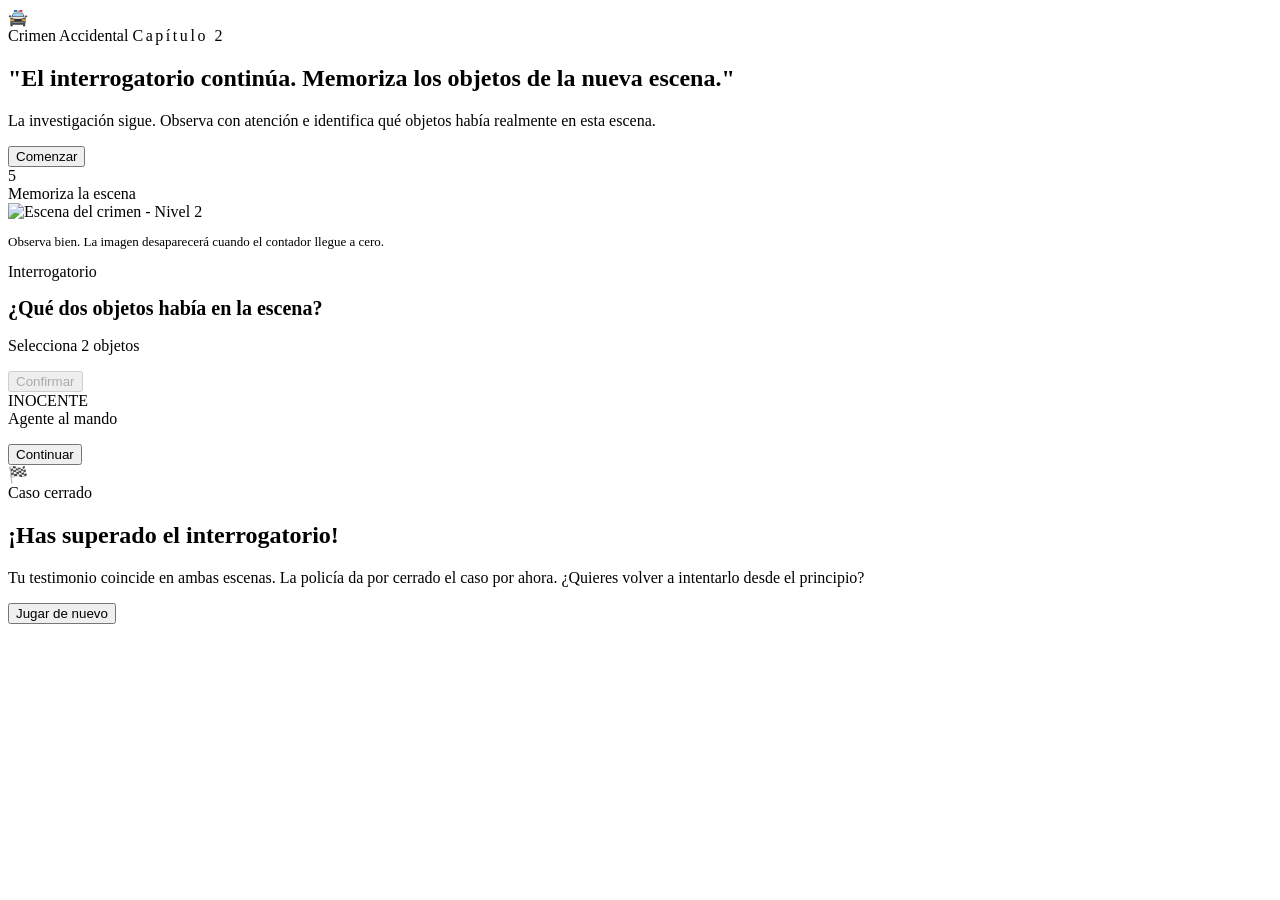
==== nivel2.html @ 6b921e9e "Proyecto_Crimen_V1.2 creación del segundo nivel mejoras y sistemas" ====
<!DOCTYPE html>
<html lang="es">
<head>
<meta charset="UTF-8">
<meta name="viewport" content="width=device-width, initial-scale=1.0">
<title>Crimen Accidental - Nivel 2</title>
<link href="https://fonts.googleapis.com/css2?family=Special+Elite&family=Inter:wght@400;600;700;800&display=swap" rel="stylesheet">
<!-- Se reutiliza el mismo style.css del Nivel 1: el diseño/tema no cambia -->
<link rel="stylesheet" href="/ProyectoCrimen/css/style.css">
</head>
<body>
  <div class="frame">

    <! intro >
    <section id="screen-intro" class="screen active">
      <div class="badge-icon">🚔</div>
      <span class="eyebrow">Crimen Accidental</span>
      <span class="eyebrow" style="letter-spacing:.16em;">Capítulo 2</span>
      <h1>"El interrogatorio continúa. Memoriza los objetos de la nueva escena."</h1>
      <p class="lead">La investigación sigue. Observa con atención e identifica qué objetos había realmente en esta escena.</p>
      <button class="btn" id="btn-start">Comenzar</button>
    </section>

    <! memorizar >
    <section id="screen-memorize" class="screen">
      <div class="timer" id="timer">5</div>
      <span class="eyebrow">Memoriza la escena</span>
      <div class="scene-photo">
        <img src="/ProyectoCrimen/escena_2.jpeg" alt="Escena del crimen - Nivel 2">
      </div>
      <p class="lead" style="font-size:13px;">Observa bien. La imagen desaparecerá cuando el contador llegue a cero.</p>
    </section>

    <! elegir >
    <section id="screen-selection" class="screen">
      <span class="eyebrow">Interrogatorio</span>
      <h1 style="font-size:20px;">¿Qué dos objetos había en la escena?</h1>
      <div class="grid" id="grid"></div>
      <p class="selection-status" id="selection-status">Selecciona 2 objetos</p>
      <button class="btn" id="btn-confirm" disabled>Confirmar</button>
    </section>

    <! resultado >
    <!--
      - Si el veredicto es SOSPECHOSO -> "btn-restart" reinicia SOLO
        este Nivel 2 (vuelve a "screen-intro" de esta misma página).
      - Si el veredicto es INOCENTE -> "btn-continue" muestra
        "screen-next", que ahora es la pantalla de "juego completado".
    -->
    <section id="screen-result" class="screen">
      <div class="stamp" id="stamp">INOCENTE</div>
      <div class="report">
        <div class="who">Agente al mando</div>
        <p id="result-text"></p>
      </div>
      <button class="btn" id="btn-continue">Continuar</button>
      <button class="btn danger" id="btn-restart" style="display:none;">Volver a empezar</button>
    </section>

    <! pantalla final: juego completo >
    <!--
      CAMBIO: esta pantalla ya no anuncia un "Capítulo 3" inexistente.
      Ahora marca el final del juego (Nivel 1 + Nivel 2 superados) y
      el botón "Jugar de nuevo" reinicia TODO el juego, mandando al
      jugador de vuelta a index.html (Nivel 1).
    -->
    <section id="screen-next" class="screen">
      <div class="badge-icon">🏁</div>
      <span class="eyebrow">Caso cerrado</span>
      <h1>¡Has superado el interrogatorio!</h1>
      <p class="lead">Tu testimonio coincide en ambas escenas. La policía da por cerrado el caso por ahora. ¿Quieres volver a intentarlo desde el principio?</p>
      <button class="btn secondary" id="btn-replay">Jugar de nuevo</button>
    </section>

  </div>
  <script src="/ProyectoCrimen/javascript/script2.js"></script>
</body>
</html>
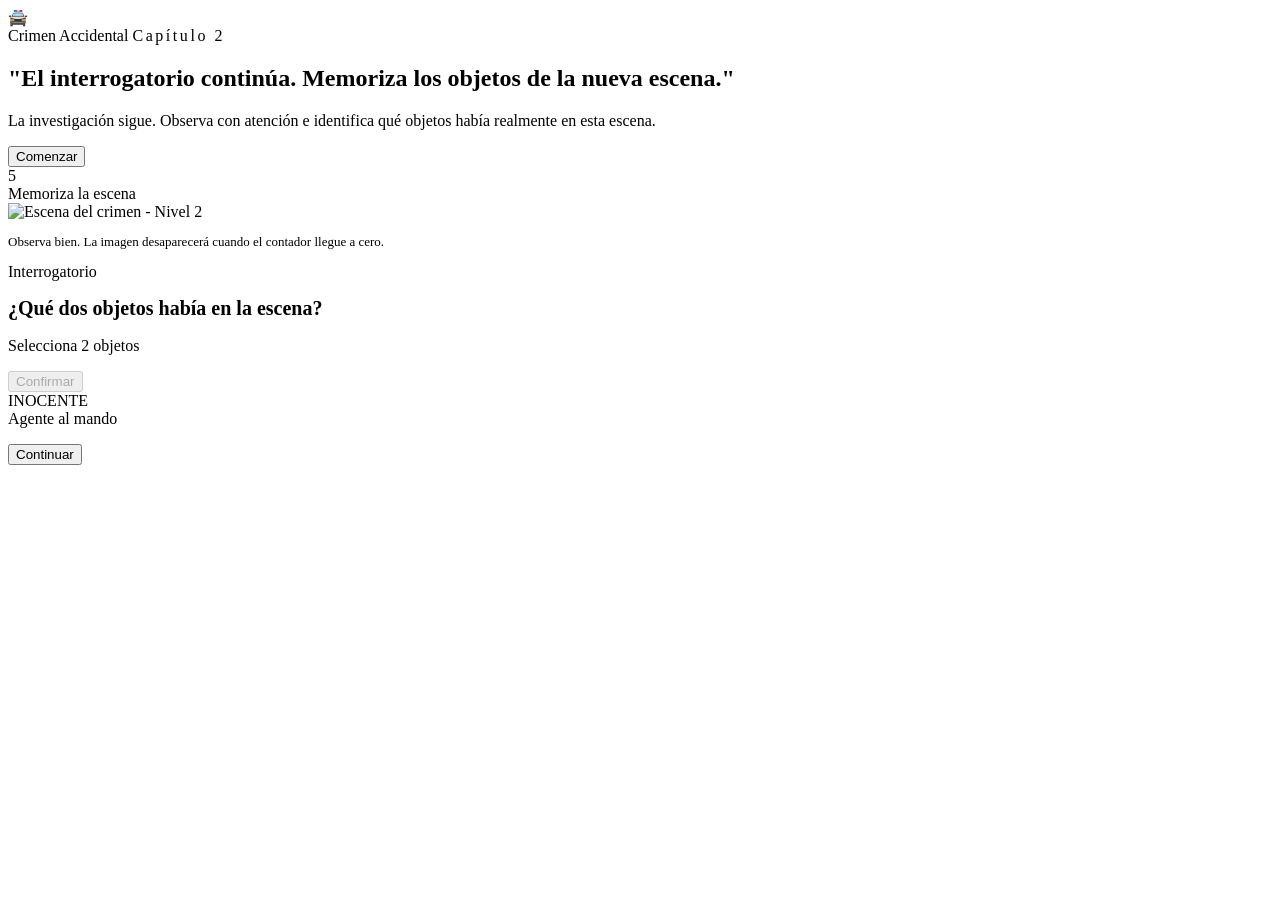
==== commit cc7e270a: "Proyecto_crimen v1.3 -nivel 3 disponible  OPTIMIZAR URGENTE!!!1" ====
--- a/nivel2.html
+++ b/nivel2.html
@@ -5,7 +5,7 @@
 <meta name="viewport" content="width=device-width, initial-scale=1.0">
 <title>Crimen Accidental - Nivel 2</title>
 <link href="https://fonts.googleapis.com/css2?family=Special+Elite&family=Inter:wght@400;600;700;800&display=swap" rel="stylesheet">
-<!-- Se reutiliza el mismo style.css del Nivel 1: el diseño/tema no cambia -->
+<!-- Se reutiliza el mismo style.css de los demás niveles -->
 <link rel="stylesheet" href="/ProyectoCrimen/css/style.css">
 </head>
 <body>
@@ -42,10 +42,14 @@
 
     <! resultado >
     <!--
-      - Si el veredicto es SOSPECHOSO -> "btn-restart" reinicia SOLO
-        este Nivel 2 (vuelve a "screen-intro" de esta misma página).
-      - Si el veredicto es INOCENTE -> "btn-continue" muestra
-        "screen-next", que ahora es la pantalla de "juego completado".
+      CAMBIO PARA ENLAZAR NIVEL 2 -> NIVEL 3:
+      - Ya NO existe una pantalla "screen-next" dentro de este archivo
+        (antes era la pantalla "Caso cerrado", ahora ese rol lo cumple
+        el Nivel 3).
+      - "btn-continue" (veredicto INOCENTE) ahora redirige directamente
+        a /ProyectoCrimen/nivel3.html desde script2.js.
+      - "btn-restart" (veredicto SOSPECHOSO) sigue reiniciando este
+        mismo Nivel 2 (vuelve a "screen-intro" de esta página).
     -->
     <section id="screen-result" class="screen">
       <div class="stamp" id="stamp">INOCENTE</div>
@@ -57,22 +61,7 @@
       <button class="btn danger" id="btn-restart" style="display:none;">Volver a empezar</button>
     </section>
 
-    <! pantalla final: juego completo >
-    <!--
-      CAMBIO: esta pantalla ya no anuncia un "Capítulo 3" inexistente.
-      Ahora marca el final del juego (Nivel 1 + Nivel 2 superados) y
-      el botón "Jugar de nuevo" reinicia TODO el juego, mandando al
-      jugador de vuelta a index.html (Nivel 1).
-    -->
-    <section id="screen-next" class="screen">
-      <div class="badge-icon">🏁</div>
-      <span class="eyebrow">Caso cerrado</span>
-      <h1>¡Has superado el interrogatorio!</h1>
-      <p class="lead">Tu testimonio coincide en ambas escenas. La policía da por cerrado el caso por ahora. ¿Quieres volver a intentarlo desde el principio?</p>
-      <button class="btn secondary" id="btn-replay">Jugar de nuevo</button>
-    </section>
-
   </div>
   <script src="/ProyectoCrimen/javascript/script2.js"></script>
 </body>
-</html>
+</html>
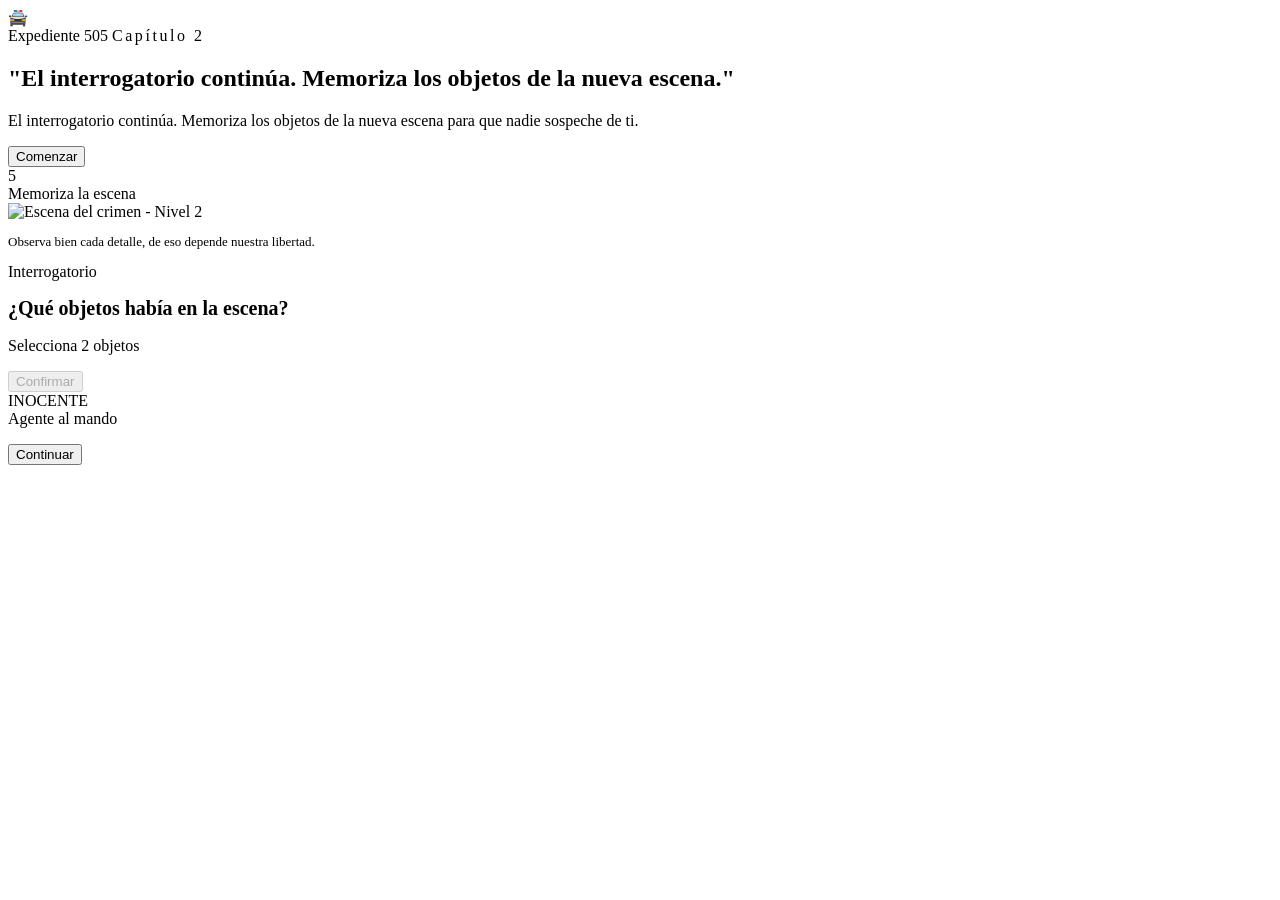
==== commit b46ee027: "proyecto_crime_V1.5 mejora y optimizacion de codigo nivel 4 - pronto!!" ====
--- a/nivel2.html
+++ b/nivel2.html
@@ -5,7 +5,6 @@
 <meta name="viewport" content="width=device-width, initial-scale=1.0">
 <title>Crimen Accidental - Nivel 2</title>
 <link href="https://fonts.googleapis.com/css2?family=Special+Elite&family=Inter:wght@400;600;700;800&display=swap" rel="stylesheet">
-<!-- Se reutiliza el mismo style.css de los demás niveles -->
 <link rel="stylesheet" href="/ProyectoCrimen/css/style.css">
 </head>
 <body>
@@ -14,10 +13,10 @@
     <! intro >
     <section id="screen-intro" class="screen active">
       <div class="badge-icon">🚔</div>
-      <span class="eyebrow">Crimen Accidental</span>
+      <span class="eyebrow">Expediente 505</span>
       <span class="eyebrow" style="letter-spacing:.16em;">Capítulo 2</span>
       <h1>"El interrogatorio continúa. Memoriza los objetos de la nueva escena."</h1>
-      <p class="lead">La investigación sigue. Observa con atención e identifica qué objetos había realmente en esta escena.</p>
+      <p class="lead">El interrogatorio continúa. Memoriza los objetos de la nueva escena para que nadie sospeche de ti.</p>
       <button class="btn" id="btn-start">Comenzar</button>
     </section>
 
@@ -26,31 +25,21 @@
       <div class="timer" id="timer">5</div>
       <span class="eyebrow">Memoriza la escena</span>
       <div class="scene-photo">
-        <img src="/ProyectoCrimen/escena_2.jpeg" alt="Escena del crimen - Nivel 2">
+        <img src="/ProyectoCrimen/image/escena_2.jpeg" alt="Escena del crimen - Nivel 2">
       </div>
-      <p class="lead" style="font-size:13px;">Observa bien. La imagen desaparecerá cuando el contador llegue a cero.</p>
+      <p class="lead" style="font-size:13px;">Observa bien cada detalle, de eso depende nuestra libertad.</p>
     </section>
 
     <! elegir >
     <section id="screen-selection" class="screen">
       <span class="eyebrow">Interrogatorio</span>
-      <h1 style="font-size:20px;">¿Qué dos objetos había en la escena?</h1>
+      <h1 style="font-size:20px;">¿Qué objetos había en la escena?</h1>
       <div class="grid" id="grid"></div>
       <p class="selection-status" id="selection-status">Selecciona 2 objetos</p>
       <button class="btn" id="btn-confirm" disabled>Confirmar</button>
     </section>
 
     <! resultado >
-    <!--
-      CAMBIO PARA ENLAZAR NIVEL 2 -> NIVEL 3:
-      - Ya NO existe una pantalla "screen-next" dentro de este archivo
-        (antes era la pantalla "Caso cerrado", ahora ese rol lo cumple
-        el Nivel 3).
-      - "btn-continue" (veredicto INOCENTE) ahora redirige directamente
-        a /ProyectoCrimen/nivel3.html desde script2.js.
-      - "btn-restart" (veredicto SOSPECHOSO) sigue reiniciando este
-        mismo Nivel 2 (vuelve a "screen-intro" de esta página).
-    -->
     <section id="screen-result" class="screen">
       <div class="stamp" id="stamp">INOCENTE</div>
       <div class="report">
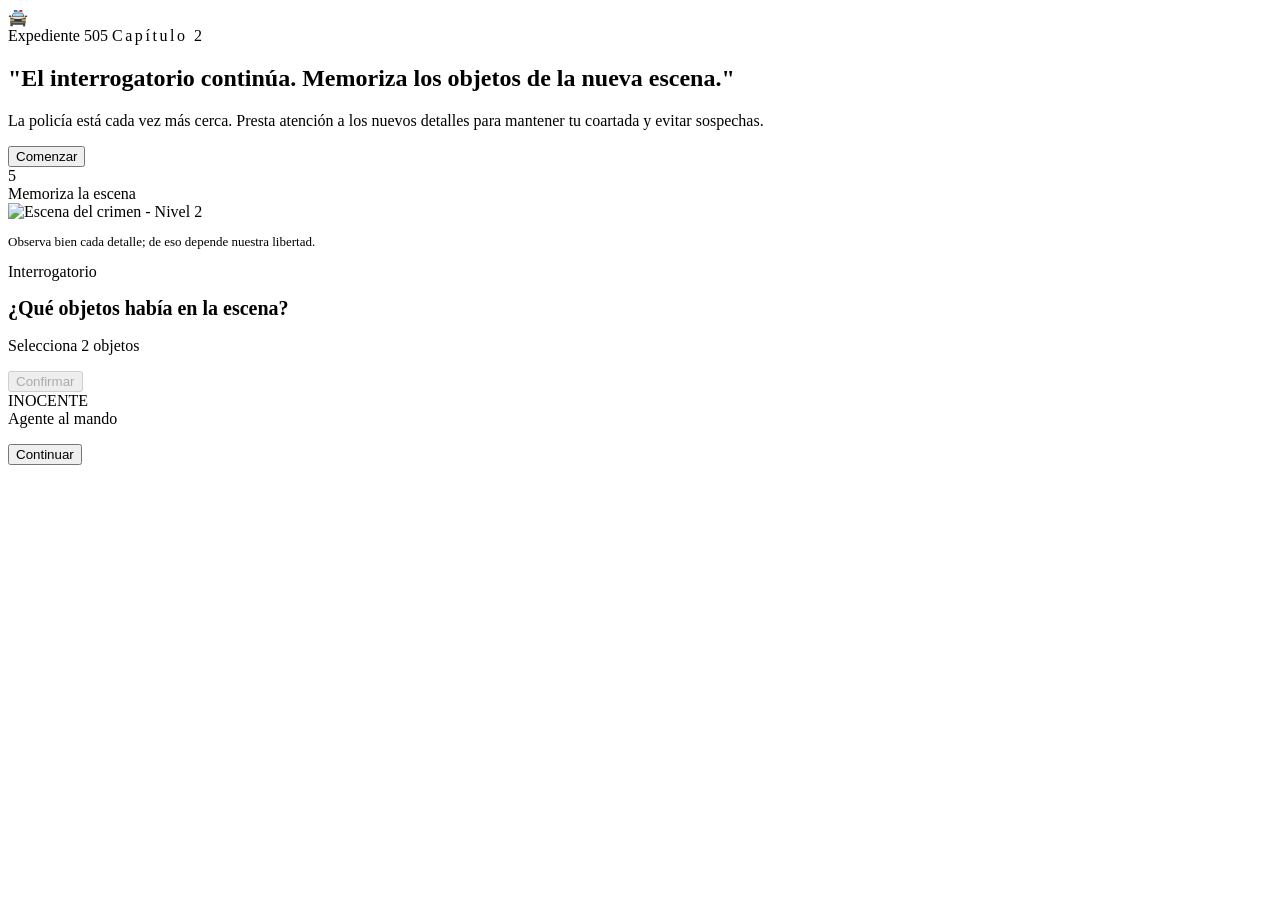
==== commit 06f054f7: "Proyecto_Crimen_V1.6 Corrección de errores Corrección de lógica Nivel 4 agregado" ====
--- a/nivel2.html
+++ b/nivel2.html
@@ -16,7 +16,7 @@
       <span class="eyebrow">Expediente 505</span>
       <span class="eyebrow" style="letter-spacing:.16em;">Capítulo 2</span>
       <h1>"El interrogatorio continúa. Memoriza los objetos de la nueva escena."</h1>
-      <p class="lead">El interrogatorio continúa. Memoriza los objetos de la nueva escena para que nadie sospeche de ti.</p>
+      <p class="lead">La policía está cada vez más cerca. Presta atención a los nuevos detalles para mantener tu coartada y evitar sospechas.</p>
       <button class="btn" id="btn-start">Comenzar</button>
     </section>
 
@@ -27,7 +27,7 @@
       <div class="scene-photo">
         <img src="/ProyectoCrimen/image/escena_2.jpeg" alt="Escena del crimen - Nivel 2">
       </div>
-      <p class="lead" style="font-size:13px;">Observa bien cada detalle, de eso depende nuestra libertad.</p>
+      <p class="lead" style="font-size:13px;">Observa bien cada detalle; de eso depende nuestra libertad.</p>
     </section>
 
     <! elegir >
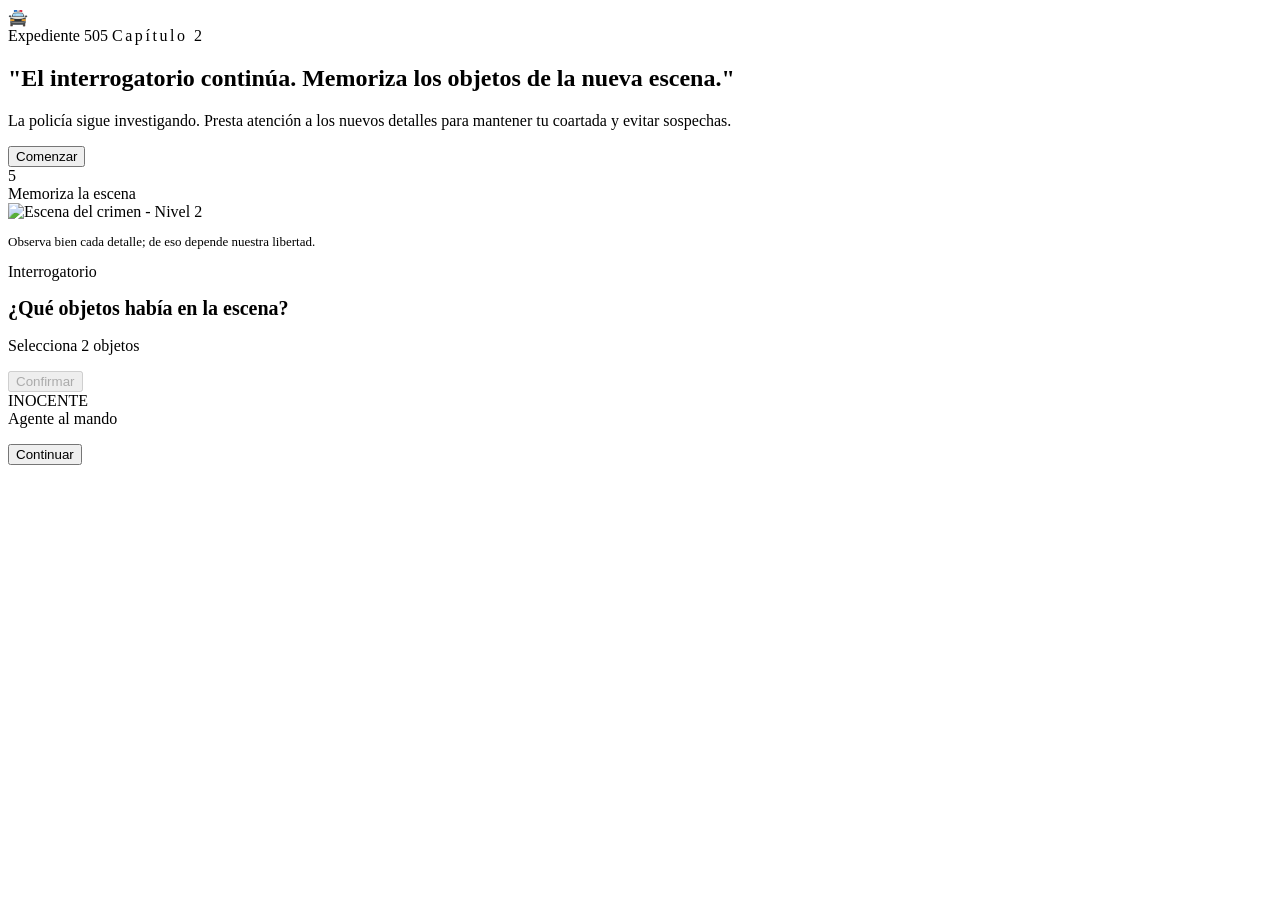
==== commit c59c3e8e: "Proyecto_Crimen_V2.1" ====
--- a/nivel2.html
+++ b/nivel2.html
@@ -16,7 +16,7 @@
       <span class="eyebrow">Expediente 505</span>
       <span class="eyebrow" style="letter-spacing:.16em;">Capítulo 2</span>
       <h1>"El interrogatorio continúa. Memoriza los objetos de la nueva escena."</h1>
-      <p class="lead">La policía está cada vez más cerca. Presta atención a los nuevos detalles para mantener tu coartada y evitar sospechas.</p>
+      <p class="lead">La policía sigue investigando. Presta atención a los nuevos detalles para mantener tu coartada y evitar sospechas.</p>
       <button class="btn" id="btn-start">Comenzar</button>
     </section>
 
@@ -25,7 +25,7 @@
       <div class="timer" id="timer">5</div>
       <span class="eyebrow">Memoriza la escena</span>
       <div class="scene-photo">
-        <img src="/ProyectoCrimen/image/escena_2.jpeg" alt="Escena del crimen - Nivel 2">
+        <img src="/ProyectoCrimen/image/escena_2.png" alt="Escena del crimen - Nivel 2">
       </div>
       <p class="lead" style="font-size:13px;">Observa bien cada detalle; de eso depende nuestra libertad.</p>
     </section>
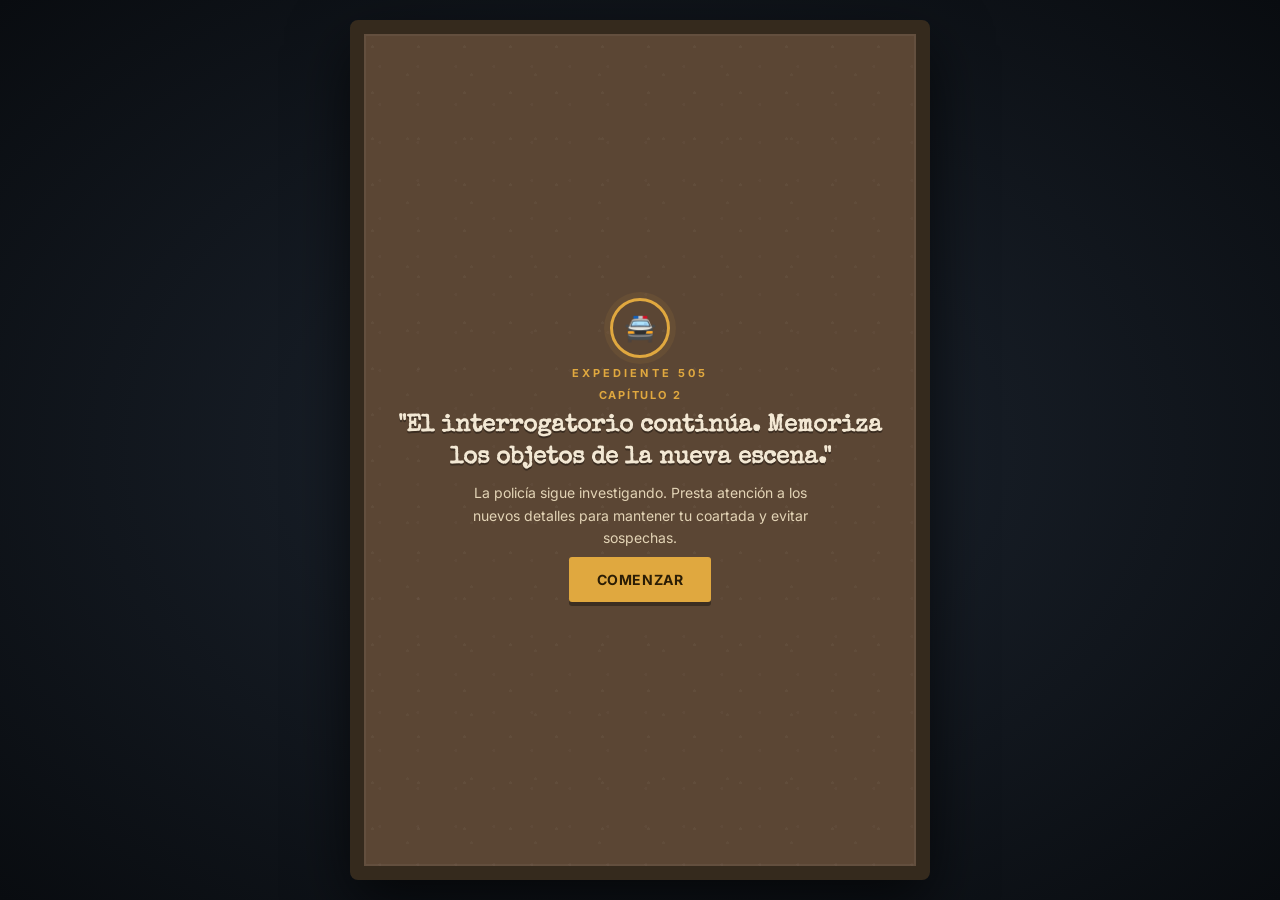
==== commit 82b598c0: "ProyectoCrimen_Optimizacion Mas orden :) Mejor entendimiento :)  nuevas cosas a futuro: policia que " ====
--- a/nivel2.html
+++ b/nivel2.html
@@ -1,16 +1,15 @@
 <!DOCTYPE html>
 <html lang="es">
 <head>
-<meta charset="UTF-8">
-<meta name="viewport" content="width=device-width, initial-scale=1.0">
-<title>Crimen Accidental - Nivel 2</title>
-<link href="https://fonts.googleapis.com/css2?family=Special+Elite&family=Inter:wght@400;600;700;800&display=swap" rel="stylesheet">
-<link rel="stylesheet" href="/ProyectoCrimen/css/style.css">
+  <meta charset="UTF-8">
+  <meta name="viewport" content="width=device-width, initial-scale=1.0">
+  <title>Crimen Accidental — Nivel 2</title>
+  <link href="https://fonts.googleapis.com/css2?family=Special+Elite&family=Inter:wght@400;600;700;800&display=swap" rel="stylesheet">
+  <link rel="stylesheet" href="css/style.css">
 </head>
 <body>
   <div class="frame">
 
-    <! intro >
     <section id="screen-intro" class="screen active">
       <div class="badge-icon">🚔</div>
       <span class="eyebrow">Expediente 505</span>
@@ -20,17 +19,15 @@
       <button class="btn" id="btn-start">Comenzar</button>
     </section>
 
-    <! memorizar >
     <section id="screen-memorize" class="screen">
       <div class="timer" id="timer">5</div>
       <span class="eyebrow">Memoriza la escena</span>
       <div class="scene-photo">
-        <img src="/ProyectoCrimen/image/escena_2.png" alt="Escena del crimen - Nivel 2">
+        <img src="image/escena_2.png" alt="Escena del crimen — Nivel 2">
       </div>
       <p class="lead" style="font-size:13px;">Observa bien cada detalle; de eso depende nuestra libertad.</p>
     </section>
 
-    <! elegir >
     <section id="screen-selection" class="screen">
       <span class="eyebrow">Interrogatorio</span>
       <h1 style="font-size:20px;">¿Qué objetos había en la escena?</h1>
@@ -39,7 +36,6 @@
       <button class="btn" id="btn-confirm" disabled>Confirmar</button>
     </section>
 
-    <! resultado >
     <section id="screen-result" class="screen">
       <div class="stamp" id="stamp">INOCENTE</div>
       <div class="report">
@@ -51,6 +47,7 @@
     </section>
 
   </div>
-  <script src="/ProyectoCrimen/javascript/script2.js"></script>
+  <script src="javascript/game.js"></script>
+  <script src="javascript/script2.js"></script>
 </body>
 </html>
--- a/css/style.css
+++ b/css/style.css
@@ -0,0 +1,353 @@
+:root {
+  --board: #5b4634;
+  --board-dark: #352a1d;
+  --cream: #f3e8d4;
+  --cream-dark: #e3d4b6;
+  --ink: #2b2218;
+  --accent: #e0a83f;
+  --danger: #b8463a;
+  --success: #5c8a62;
+  --line: #7a6347;
+}
+
+*, *::before, *::after {
+  box-sizing: border-box;
+  margin: 0;
+  padding: 0;
+}
+
+html, body {
+  height: 100%;
+}
+
+body {
+  min-height: 100vh;
+  display: flex;
+  align-items: center;
+  justify-content: center;
+  background: radial-gradient(ellipse at center, #1d2530 0%, #090c10 100%);
+  font-family: 'Inter', sans-serif;
+  padding: 24px;
+  color: var(--ink);
+}
+
+/* ── Frame ── */
+.frame {
+  position: relative;
+  width: 580px;
+  max-width: 100%;
+  height: min(96vh, 860px);
+  background: var(--board);
+  border: 14px solid var(--board-dark);
+  border-radius: 8px;
+  box-shadow: 0 24px 60px rgba(0,0,0,.65), inset 0 0 0 2px rgba(255,255,255,.05);
+  overflow: hidden;
+  background-image:
+    radial-gradient(circle at 18% 28%, rgba(255,255,255,.035) 1.5px, transparent 1.5px),
+    radial-gradient(circle at 68% 64%, rgba(255,255,255,.03)  1.5px, transparent 1.5px),
+    radial-gradient(circle at 42% 85%, rgba(255,255,255,.025) 1.5px, transparent 1.5px);
+  background-size: 46px 46px, 64px 64px, 38px 38px;
+}
+
+/* ── Screens ── */
+.screen {
+  position: absolute;
+  inset: 0;
+  display: none;
+  flex-direction: column;
+  align-items: center;
+  justify-content: center;
+  padding: 16px 20px;
+  text-align: center;
+  gap: 8px;
+  overflow-y: auto;
+}
+
+.screen.active {
+  display: flex;
+  animation: fadeIn .5s ease;
+}
+
+@keyframes fadeIn {
+  from { opacity: 0; transform: translateY(6px); }
+  to   { opacity: 1; transform: translateY(0); }
+}
+
+/* ── Typography ── */
+.eyebrow {
+  font-size: 11px;
+  letter-spacing: .28em;
+  text-transform: uppercase;
+  color: var(--accent);
+  font-weight: 700;
+}
+
+h1, h2, .typewriter {
+  font-family: 'Special Elite', monospace;
+}
+
+h1 {
+  color: var(--cream);
+  font-size: 24px;
+  line-height: 1.35;
+  text-shadow: 0 2px 0 rgba(0,0,0,.35);
+}
+
+.lead {
+  color: var(--cream-dark);
+  font-size: 14px;
+  line-height: 1.6;
+  max-width: 340px;
+}
+
+/* ── Buttons ── */
+.btn {
+  font-family: 'Inter', sans-serif;
+  font-weight: 700;
+  font-size: 14px;
+  letter-spacing: .04em;
+  text-transform: uppercase;
+  padding: 14px 28px;
+  border: none;
+  border-radius: 3px;
+  cursor: pointer;
+  background: var(--accent);
+  color: #2b1d05;
+  box-shadow: 0 4px 0 rgba(0,0,0,.35);
+  transition: transform .08s ease, box-shadow .08s ease, opacity .2s ease;
+}
+
+.btn:active {
+  transform: translateY(3px);
+  box-shadow: 0 1px 0 rgba(0,0,0,.35);
+}
+
+.btn:disabled {
+  opacity: .35;
+  cursor: not-allowed;
+}
+
+.btn.secondary {
+  background: transparent;
+  color: var(--cream);
+  border: 2px solid var(--cream-dark);
+  box-shadow: none;
+}
+
+.btn.secondary:active {
+  transform: translateY(2px);
+}
+
+.btn.danger {
+  background: var(--danger);
+  color: var(--cream);
+}
+
+/* ── Intro: badge ── */
+.badge-icon {
+  width: 60px;
+  height: 60px;
+  display: flex;
+  align-items: center;
+  justify-content: center;
+  border: 3px solid var(--accent);
+  border-radius: 50%;
+  font-size: 26px;
+  color: var(--accent);
+  box-shadow: 0 0 0 6px rgba(224,168,63,.08);
+}
+
+/* ── Memorize: timer ── */
+.timer {
+  position: absolute;
+  top: 14px;
+  right: 14px;
+  width: 54px;
+  height: 54px;
+  border-radius: 50%;
+  background: var(--cream);
+  border: 3px solid var(--board-dark);
+  display: flex;
+  align-items: center;
+  justify-content: center;
+  font-family: 'Special Elite', monospace;
+  font-size: 22px;
+  color: var(--ink);
+  box-shadow: 0 4px 10px rgba(0,0,0,.4);
+  z-index: 5;
+}
+
+.timer::before {
+  content: '';
+  position: absolute;
+  inset: 6px;
+  border-radius: 50%;
+  border: 2px dashed var(--line);
+  opacity: .5;
+}
+
+/* ── Memorize: polaroid ── */
+.scene-photo {
+  position: relative;
+  width: 100%;
+  max-width: 520px;
+  background: var(--cream);
+  border-radius: 2px;
+  padding: 10px 10px 26px;
+  transform: rotate(-1.2deg);
+  box-shadow: 0 10px 24px rgba(0,0,0,.45);
+}
+
+.scene-photo::after {
+  content: 'ESCENA — NO TOCAR';
+  position: absolute;
+  bottom: 7px;
+  left: 0;
+  right: 0;
+  text-align: center;
+  font-family: 'Special Elite', monospace;
+  font-size: 11px;
+  letter-spacing: .15em;
+  color: var(--line);
+}
+
+.scene-photo img {
+  display: block;
+  width: 100%;
+  height: 340px;
+  object-fit: cover;
+  border-radius: 1px;
+  box-shadow: inset 0 0 0 1px rgba(0,0,0,.08);
+}
+
+/* ── Selection: grid & cards ── */
+.grid {
+  display: grid;
+  grid-template-columns: repeat(2, 1fr);
+  gap: 14px;
+  width: 100%;
+  max-width: 320px;
+}
+
+.card {
+  position: relative;
+  background: var(--cream);
+  border-radius: 3px;
+  padding: 14px 8px 16px;
+  display: flex;
+  flex-direction: column;
+  align-items: center;
+  gap: 6px;
+  cursor: pointer;
+  border: 3px solid transparent;
+  box-shadow: 0 6px 14px rgba(0,0,0,.35);
+  transition: transform .12s ease, border-color .12s ease;
+  transform: rotate(var(--rot, 0deg));
+}
+
+.card:hover {
+  transform: rotate(var(--rot, 0deg)) translateY(-3px);
+}
+
+.card.selected {
+  border-color: var(--accent);
+  box-shadow: 0 0 0 3px rgba(224,168,63,.35), 0 6px 14px rgba(0,0,0,.35);
+}
+
+.card::before {
+  content: '';
+  position: absolute;
+  top: -6px;
+  left: 50%;
+  transform: translateX(-50%);
+  width: 10px;
+  height: 10px;
+  border-radius: 50%;
+  background: var(--danger);
+  box-shadow: 0 1px 2px rgba(0,0,0,.4);
+}
+
+.card .thumb {
+  width: 100%;
+  height: 84px;
+  display: flex;
+  align-items: center;
+  justify-content: center;
+}
+
+.card .thumb img {
+  max-width: 100%;
+  max-height: 100%;
+  object-fit: contain;
+  filter: drop-shadow(0 4px 4px rgba(0,0,0,.25));
+}
+
+.card .label {
+  font-family: 'Special Elite', monospace;
+  font-size: 11px;
+  letter-spacing: .06em;
+  color: var(--line);
+}
+
+.selection-status {
+  color: var(--cream-dark);
+  font-size: 13px;
+  letter-spacing: .04em;
+}
+
+/* ── Result: stamp & report ── */
+.stamp {
+  font-family: 'Special Elite', monospace;
+  font-size: 26px;
+  font-weight: 700;
+  letter-spacing: .12em;
+  padding: 10px 22px;
+  border: 4px solid currentColor;
+  border-radius: 4px;
+  transform: rotate(-6deg);
+  text-transform: uppercase;
+}
+
+.stamp.ok  { color: var(--success); }
+.stamp.bad { color: var(--danger); }
+
+.report {
+  background: var(--cream);
+  color: var(--ink);
+  border-radius: 2px;
+  padding: 18px;
+  width: 100%;
+  max-width: 340px;
+  text-align: left;
+  box-shadow: 0 8px 20px rgba(0,0,0,.4);
+}
+
+.report .who {
+  font-size: 11px;
+  letter-spacing: .18em;
+  text-transform: uppercase;
+  color: var(--line);
+  margin-bottom: 8px;
+}
+
+.report p {
+  font-family: 'Special Elite', monospace;
+  font-size: 15px;
+  line-height: 1.65;
+}
+
+/* ── Responsive ── */
+@media (max-width: 420px) {
+  .frame {
+    border-width: 8px;
+    border-radius: 4px;
+  }
+
+  h1 { font-size: 20px; }
+
+  .scene-photo img { height: 220px; }
+
+  .grid { max-width: 280px; gap: 10px; }
+
+  .card .thumb { height: 68px; }
+}
